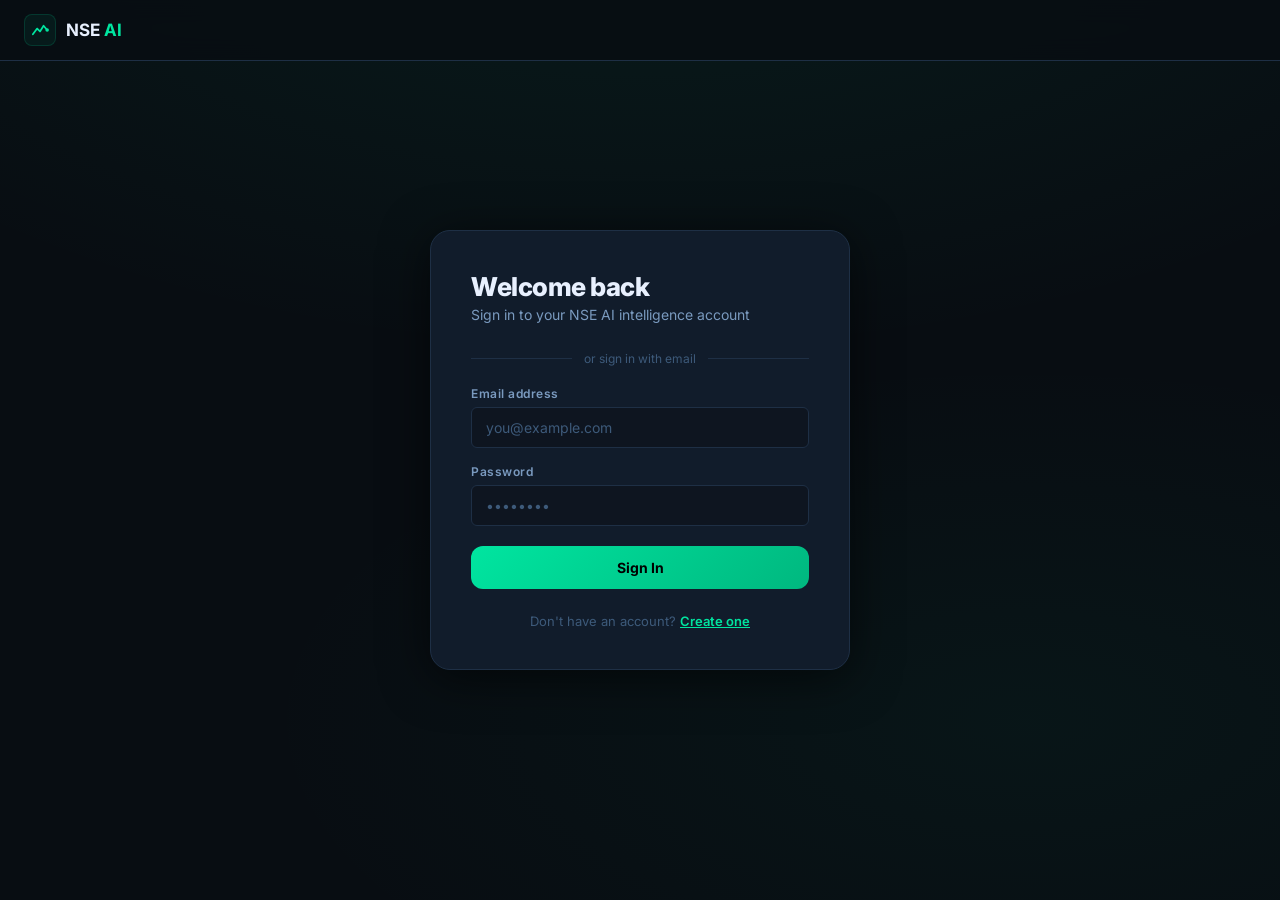
==== frontend/login.html @ 64ea181d "feat: implement backend authentication and initialize frontend dashboard with market analytics" ====
<!DOCTYPE html>
<html lang="en">
<head>
  <meta charset="UTF-8" />
  <meta name="viewport" content="width=device-width, initial-scale=1.0" />
  <title>Sign In — NSE AI</title>
  <link rel="preconnect" href="https://fonts.googleapis.com" />
  <link href="https://fonts.googleapis.com/css2?family=Inter:wght@400;500;600;700;800&display=swap" rel="stylesheet" />
  <style>
    :root {
      --bg:#080d12;--card:#111c2b;--surface:#0e1520;
      --border:#1e2f45;--border-l:#243650;
      --accent:#00e5a0;--accent-d:#00b87f;
      --ag:rgba(0,229,160,.15);--ag2:rgba(0,229,160,.06);
      --red:#ff4d6d;--rg:rgba(255,77,109,.12);
      --tp:#e8f0fe;--ts:#7a9abf;--tm:#3d5a7a;
      --font:'Inter',sans-serif;--r:12px;--rs:6px;
      --tr:.2s ease;--sh:0 8px 48px rgba(0,0,0,.6);
    }
    *,*::before,*::after{box-sizing:border-box;margin:0;padding:0}
    body{font-family:var(--font);background:var(--bg);color:var(--tp);min-height:100vh;
      display:grid;place-items:center;-webkit-font-smoothing:antialiased;
      background-image:radial-gradient(ellipse 80% 60% at 50% -20%,rgba(0,229,160,.08),transparent),
        radial-gradient(ellipse 60% 40% at 80% 80%,rgba(0,180,130,.05),transparent);}
    .logo-bar{position:fixed;top:0;left:0;right:0;padding:14px 24px;display:flex;align-items:center;gap:10px;
      background:rgba(8,13,18,.85);backdrop-filter:blur(12px);border-bottom:1px solid var(--border);}
    .logo-icon{width:32px;height:32px;background:var(--ag2);border:1px solid var(--ag);border-radius:8px;
      display:flex;align-items:center;justify-content:center;}
    .logo-text{font-size:17px;font-weight:700;} .logo-text span{color:var(--accent);}
    .card{width:100%;max-width:420px;background:var(--card);border:1px solid var(--border);
      border-radius:20px;padding:40px;box-shadow:var(--sh);
      animation:in .5s cubic-bezier(.16,1,.3,1);}
    @keyframes in{from{opacity:0;transform:translateY(20px)}to{opacity:1;transform:translateY(0)}}
    h1{font-size:26px;font-weight:800;letter-spacing:-.5px;margin-bottom:4px;}
    .sub{font-size:14px;color:var(--ts);margin-bottom:28px;}
    .btn-google{width:100%;padding:12px;border-radius:var(--r);font-size:14px;font-weight:600;
      font-family:var(--font);cursor:pointer;display:flex;align-items:center;justify-content:center;gap:10px;
      background:var(--surface);color:var(--tp);border:1px solid var(--border-l);transition:var(--tr);margin-bottom:20px;}
    .btn-google:hover{background:#162035;border-color:var(--ts);}
    .divider{display:flex;align-items:center;gap:12px;margin-bottom:20px;}
    .divider::before,.divider::after{content:'';flex:1;height:1px;background:var(--border);}
    .divider span{font-size:12px;color:var(--tm);}
    .fg{margin-bottom:16px;}
    label{display:block;font-size:12px;font-weight:600;color:var(--ts);letter-spacing:.5px;margin-bottom:6px;}
    input[type=email],input[type=password]{width:100%;padding:11px 14px;border-radius:var(--rs);
      background:var(--surface);color:var(--tp);border:1px solid var(--border);
      font-family:var(--font);font-size:14px;outline:none;transition:var(--tr);}
    input:focus{border-color:var(--accent);box-shadow:0 0 0 3px var(--ag);}
    input::placeholder{color:var(--tm);}
    .btn-primary{width:100%;padding:13px;border-radius:var(--r);font-size:14px;font-weight:700;
      font-family:var(--font);cursor:pointer;background:linear-gradient(135deg,var(--accent),var(--accent-d));
      color:#000;border:none;transition:var(--tr);margin-top:4px;}
    .btn-primary:hover{filter:brightness(1.1);transform:translateY(-1px);box-shadow:0 4px 16px rgba(0,229,160,.3);}
    .btn-primary:disabled{opacity:.6;cursor:not-allowed;transform:none;}
    .err{background:var(--rg);border:1px solid var(--red);color:var(--red);border-radius:var(--rs);
      padding:10px 14px;font-size:13px;margin-bottom:16px;display:none;}
    .foot{margin-top:24px;text-align:center;font-size:13px;color:var(--tm);}
    .foot a{color:var(--accent);font-weight:600;}
    .google-notice{display:none;background:rgba(245,200,66,.08);border:1px solid rgba(245,200,66,.3);
      border-radius:var(--rs);padding:10px 14px;font-size:12px;color:#f5c842;
      margin-bottom:16px;line-height:1.5;}
    .google-notice a{color:#f5c842;font-weight:600;}
    #google-fallback{display:none;margin-bottom:8px;}
  </style>
</head>
<body>
<div class="logo-bar">
  <div class="logo-icon">
    <svg width="20" height="20" viewBox="0 0 28 28" fill="none">
      <path d="M4 20L10 12L14 16L19 8L24 14" stroke="#00e5a0" stroke-width="2.5" stroke-linecap="round" stroke-linejoin="round"/>
      <circle cx="24" cy="14" r="2.5" fill="#00e5a0"/>
    </svg>
  </div>
  <span class="logo-text">NSE <span>AI</span></span>
</div>

<div class="card">
  <h1>Welcome back</h1>
  <p class="sub">Sign in to your NSE AI intelligence account</p>
  <div class="err" id="err"></div>

  <div class="google-notice" id="google-notice">
    ⚙️ Google Sign-In needs a Client ID.<br>
    <strong>Setup:</strong> <a href="https://console.cloud.google.com" target="_blank">console.cloud.google.com</a>
    → APIs &amp; Services → Credentials → OAuth 2.0 Client ID (Web)<br>
    Add origin <code>http://localhost:5500</code>, then paste the Client ID into <code>backend/.env</code>
  </div>


  <div id="google-btn-wrap" style="margin-bottom:20px;"></div>


  <div class="divider"><span>or sign in with email</span></div>

  <form onsubmit="handleLogin(event)">
    <div class="fg">
      <label for="email">Email address</label>
      <input type="email" id="email" placeholder="you@example.com" required autocomplete="email" />
    </div>
    <div class="fg">
      <label for="password">Password</label>
      <input type="password" id="password" placeholder="••••••••" required autocomplete="current-password" />
    </div>
    <button type="submit" class="btn-primary" id="sbtn">Sign In</button>
  </form>

  <div class="foot">Don't have an account? <a href="register.html">Create one</a></div>
</div>

<!-- Google Identity Services -->
<script src="https://accounts.google.com/gsi/client" async defer></script>
<script src="js/auth.js?v=2"></script>
<script>
  auth.requireGuest();

  // ── Google Init ──────────────────────────────────────────────────────────
  let _googleReady = false;

  async function initGoogle() {
    const wrap = document.getElementById('google-btn-wrap');
    try {
      const r   = await fetch('http://localhost:8000/api/auth/google-config');
      const { client_id } = await r.json();

      const isReal = client_id &&
                     !client_id.includes('your_google_client_id_here') &&
                     client_id.includes('.apps.googleusercontent.com');

      if (!isReal) {
        wrap.innerHTML = `<button class="btn-google" disabled style="opacity:.45;cursor:not-allowed" title="Google Sign-In not configured">
          <svg width="18" height="18" viewBox="0 0 18 18"><path fill="#4285F4" d="M16.51 8H8.98v3h4.3c-.18 1-.74 1.48-1.6 2.04v2.01h2.6a7.8 7.8 0 002.38-5.88c0-.57-.05-.66-.15-1.18z"/><path fill="#34A853" d="M8.98 17c2.16 0 3.97-.72 5.3-1.94l-2.6-2a4.8 4.8 0 01-7.18-2.54H1.83v2.07A8 8 0 008.98 17z"/><path fill="#FBBC05" d="M4.5 10.52a4.8 4.8 0 010-3.04V5.41H1.83a8 8 0 000 7.18l2.67-2.07z"/><path fill="#EA4335" d="M8.98 4.18c1.17 0 2.23.4 3.06 1.2l2.3-2.3A8 8 0 001.83 5.4L4.5 7.49a4.77 4.77 0 014.48-3.3z"/></svg>
          Continue with Google
        </button>`;
        document.getElementById('google-notice').style.display = 'block';
        return;
      }

      // Check for common origin mismatches that cause Error 400
      const currentOrigin = window.location.origin;
      if (currentOrigin !== 'http://localhost:5500') {
        const notice = document.getElementById('google-notice');
        notice.innerHTML = `⚠️ <strong>Origin Mismatch Detected!</strong><br><br>
          You are accessing this page from <code>${currentOrigin}</code>.<br>
          Google OAuth strictly requires the origin to match exactly what is configured in your Google Cloud Console.<br><br>
          Please access the site via: <a href="http://localhost:5500/login.html">http://localhost:5500/login.html</a><br>
          <em>(If you configured 127.0.0.1 in Google Console, you must use that instead)</em>`;
        notice.style.display = 'block';
        notice.style.borderColor = 'var(--red)';
        notice.style.color = '#fff';
        notice.style.background = 'var(--rg)';
        return;
      }

      // Wait for GIS library to load
      await new Promise(resolve => {
        if (typeof google !== 'undefined') { resolve(); return; }
        let tries = 0;
        const t = setInterval(() => {
          if (typeof google !== 'undefined' || ++tries > 60) { clearInterval(t); resolve(); }
        }, 100);
      });

      if (typeof google === 'undefined') { return; }

      google.accounts.id.initialize({
        client_id,
        callback: handleGoogleResponse,
        auto_select: false,
        cancel_on_tap_outside: true,
      });

      // Render the official single Google button
      google.accounts.id.renderButton(wrap, {
        type: 'standard', theme: 'filled_black',
        size: 'large', text: 'signin_with', width: 340,
      });

    } catch (_) {}
  }

  async function handleGoogleResponse(response) {
    setLoading(true);
    try { await auth.googleAuth(response.credential); location.href = 'index.html'; }
    catch(e) { showErr(e.message || 'Google sign-in failed'); setLoading(false); }
  }

  // ── Email Login ──────────────────────────────────────────────────────────
  async function handleLogin(e) {
    e.preventDefault(); setLoading(true);
    document.getElementById('err').style.display = 'none';
    try {
      await auth.login(
        document.getElementById('email').value,
        document.getElementById('password').value
      );
      location.href = 'index.html';
    } catch(err) { showErr(err.message); setLoading(false); }
  }

  function setLoading(on) {
    const b = document.getElementById('sbtn');
    b.disabled = on; b.textContent = on ? 'Signing in…' : 'Sign In';
  }
  function showErr(msg) {
    const e = document.getElementById('err'); e.textContent = msg; e.style.display = 'block';
  }

  initGoogle();
</script>
</body>
</html>
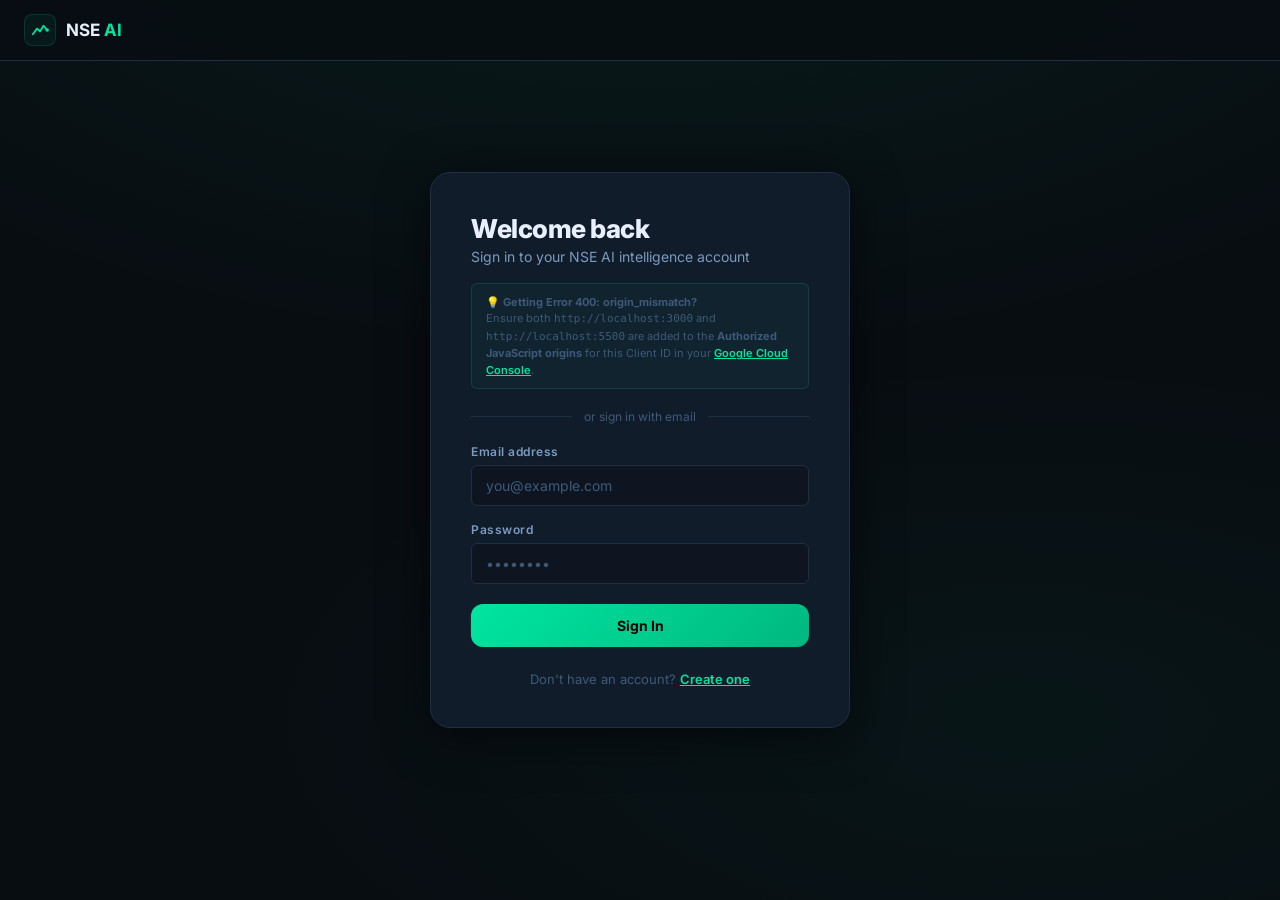
==== commit 379b8e12: "feat: implement NSE stock prediction engine with streaming market updates and technical analysis too" ====
--- a/frontend/login.html
+++ b/frontend/login.html
@@ -83,11 +83,16 @@
     ⚙️ Google Sign-In needs a Client ID.<br>
     <strong>Setup:</strong> <a href="https://console.cloud.google.com" target="_blank">console.cloud.google.com</a>
     → APIs &amp; Services → Credentials → OAuth 2.0 Client ID (Web)<br>
-    Add origin <code>http://localhost:5500</code>, then paste the Client ID into <code>backend/.env</code>
+    Add origins <code>http://localhost:5500</code> and <code>http://localhost:3000</code>, then paste the Client ID into <code>backend/.env</code>
   </div>
 
 
   <div id="google-btn-wrap" style="margin-bottom:20px;"></div>
+
+  <div class="google-notice" id="google-mismatch-notice" style="display:block; margin-top:-10px; margin-bottom:20px; font-size:11px; background:rgba(0, 229, 160, 0.03); border:1px solid rgba(0, 229, 160, 0.15); color:var(--tm); border-radius:var(--rs); padding:10px 14px; line-height:1.5;">
+    💡 <strong>Getting Error 400: origin_mismatch?</strong><br>
+    Ensure both <code>http://localhost:3000</code> and <code>http://localhost:5500</code> are added to the <strong>Authorized JavaScript origins</strong> for this Client ID in your <a href="https://console.cloud.google.com" target="_blank" style="color:var(--accent);">Google Cloud Console</a>.
+  </div>
 
 
   <div class="divider"><span>or sign in with email</span></div>
@@ -137,12 +142,13 @@
 
       // Check for common origin mismatches that cause Error 400
       const currentOrigin = window.location.origin;
-      if (currentOrigin !== 'http://localhost:5500') {
+      const allowedOrigins = ['http://localhost:5500', 'http://localhost:3000'];
+      if (!allowedOrigins.includes(currentOrigin)) {
         const notice = document.getElementById('google-notice');
         notice.innerHTML = `⚠️ <strong>Origin Mismatch Detected!</strong><br><br>
           You are accessing this page from <code>${currentOrigin}</code>.<br>
           Google OAuth strictly requires the origin to match exactly what is configured in your Google Cloud Console.<br><br>
-          Please access the site via: <a href="http://localhost:5500/login.html">http://localhost:5500/login.html</a><br>
+          Please access the site via: <a href="http://localhost:5500/login.html">http://localhost:5500/login.html</a> or <a href="http://localhost:3000/login.html">http://localhost:3000/login.html</a><br>
           <em>(If you configured 127.0.0.1 in Google Console, you must use that instead)</em>`;
         notice.style.display = 'block';
         notice.style.borderColor = 'var(--red)';
